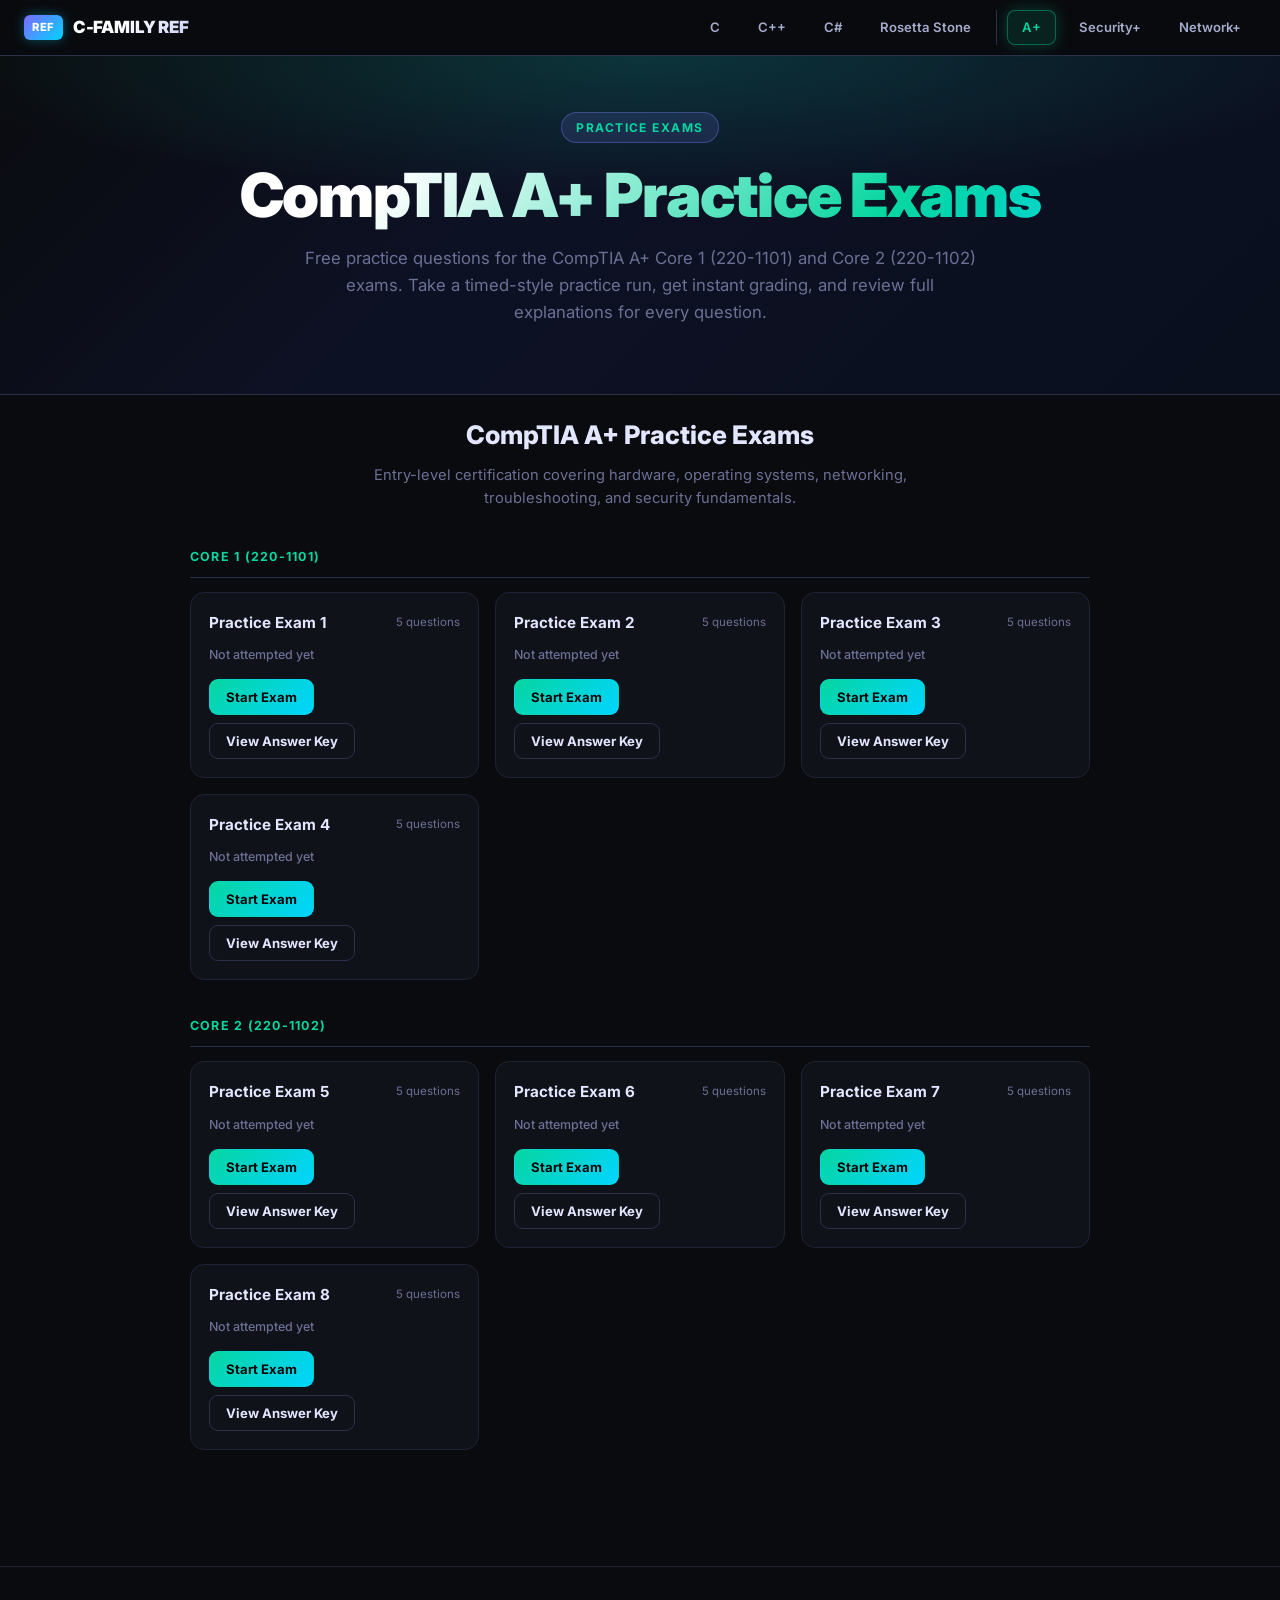
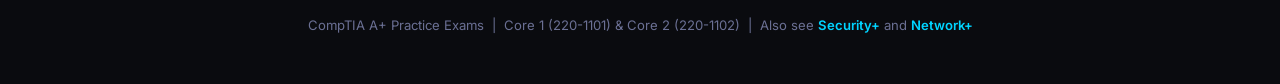
==== aplus.html @ 18ef5ab2 "Add files via upload" ====
<!DOCTYPE html>
<html lang="en">
<head>
  <meta charset="UTF-8" />
  <meta name="viewport" content="width=device-width, initial-scale=1.0" />
  <title>CompTIA A+ Practice Exams</title>
  <meta name="description" content="Free CompTIA A+ practice exams covering Core 1 (220-1101) and Core 2 (220-1102), with instant grading and full answer explanations." />
  <link rel="preconnect" href="https://fonts.googleapis.com" />
  <link rel="preconnect" href="https://fonts.gstatic.com" crossorigin />
  <link href="https://fonts.googleapis.com/css2?family=JetBrains+Mono:wght@400;600;700&family=Inter:wght@400;500;600;700;800;900&display=swap" rel="stylesheet" />
  <link rel="stylesheet" href="styles.css" />
</head>
<body class="theme-aplus">

<!-- ════════════════════════════════ SITE NAVIGATION ════════════════════════════════ -->
<nav class="site-nav">
  <a class="nav-brand" href="index.html">
    <span class="brand-badge">REF</span>
    <span class="brand-text">C-FAMILY REF</span>
  </a>
  <div class="nav-links">
    <a class="nav-item tab-c" href="index.html">C</a>
    <a class="nav-item tab-cpp" href="cpp.html">C++</a>
    <a class="nav-item tab-cs" href="csharp.html">C#</a>
    <a class="nav-item tab-compare" href="compare.html">Rosetta Stone</a>
    <span class="nav-divider"></span>
    <a class="nav-item tab-aplus active" href="aplus.html">A+</a>
    <a class="nav-item tab-security" href="security.html">Security+</a>
    <a class="nav-item tab-network" href="network.html">Network+</a>
  </div>
</nav>

<!-- ════════════════════════════════ HERO ════════════════════════════════ -->
<header class="hero">
  <div class="hero-badge">Practice Exams</div>
  <h1>CompTIA A+ Practice Exams</h1>
  <p>Free practice questions for the CompTIA A+ Core 1 (220-1101) and Core 2 (220-1102) exams. Take a timed-style practice run, get instant grading, and review full explanations for every question.</p>
</header>

<div class="wrapper">
  <div class="quiz-app" id="certApp" data-cert="aplus">
    <p class="quiz-error">Loading practice exams...</p>
  </div>
</div>

<footer>
  <p>CompTIA A+ Practice Exams &nbsp;|&nbsp; Core 1 (220-1101) &amp; Core 2 (220-1102) &nbsp;|&nbsp; Also see <a href="security.html">Security+</a> and <a href="network.html">Network+</a></p>
</footer>

<script src="cert-data.js"></script>
<script src="quiz.js"></script>

</body>
</html>
---- styles.css ----
/* ============================================================
   STYLES.CSS — C-Family Ultimate Reference Website Design System
   ============================================================ */

:root {
  --bg:        #0a0b0f;
  --bg2:       #10121a;
  --bg3:       #161925;
  --bg-card-head: #141724;
  --border:    #1e2235;
  --border2:   #2a2f4a;
  --border3:   #3a4268;
  --text:      #e2e6ff;
  --text-dim:  #a5accb;
  --muted:     #6b7094;
  --accent1:   #7c6aff;
  --accent2:   #00d4ff;
  --accent3:   #ff6b9d;
  --accent4:   #ffd166;
  --accent5:   #06d6a0;
  --red:       #ff4757;
  --orange:    #ff7c43;
  --green:     #06d6a0;

  /* Level Colors */
  --lvl1: #06d6a0;
  --lvl2: #00d4ff;
  --lvl3: #7c6aff;
  --lvl4: #ff6b9d;
  --lvl5: #ffd166;
  --lvl6: #ff4757;

  /* Language Branding */
  --c-color:   #00d4ff;
  --cpp-color: #0075c9;
  --cpp-glow:  #00d4ff;
  --cs-color:  #b388ff;
  --cs-glow:   #ff6b9d;
}

/* Page Theme Overrides */
body.theme-cpp {
  --accent1: #00d4ff;
  --accent2: #7c6aff;
  --accent3: #ff6b9d;
}

body.theme-cs {
  --accent1: #b388ff;
  --accent2: #ff6b9d;
  --accent3: #ffd166;
}

body.theme-compare {
  --accent1: #00d4ff;
  --accent2: #b388ff;
  --accent3: #06d6a0;
}

*, *::before, *::after { box-sizing: border-box; margin: 0; padding: 0; }

html { scroll-behavior: smooth; }

body {
  background: var(--bg);
  color: var(--text);
  font-family: 'Inter', system-ui, -apple-system, sans-serif;
  line-height: 1.6;
  min-height: 100vh;
  position: relative;
  overflow-x: hidden;
}

/* ── GLOBAL TOP NAVIGATION ── */
.site-nav {
  position: sticky;
  top: 0;
  z-index: 1000;
  background: rgba(10, 11, 15, 0.88);
  backdrop-filter: blur(14px);
  -webkit-backdrop-filter: blur(14px);
  border-bottom: 1px solid var(--border2);
  padding: 10px 24px;
  display: flex;
  align-items: center;
  justify-content: space-between;
  gap: 20px;
  transition: all .2s ease;
}

.nav-brand {
  display: flex;
  align-items: center;
  gap: 10px;
  text-decoration: none;
  color: var(--text);
  font-weight: 900;
  font-size: 1.05rem;
  letter-spacing: -.01em;
  flex-shrink: 0;
}

.brand-badge {
  background: linear-gradient(135deg, #7c6aff 0%, #00d4ff 100%);
  color: #fff;
  font-size: .7rem;
  font-weight: 800;
  padding: 4px 8px;
  border-radius: 6px;
  letter-spacing: .05em;
  text-transform: uppercase;
  box-shadow: 0 0 12px rgba(0, 212, 255, 0.35);
}

.brand-text {
  background: linear-gradient(135deg, #ffffff 40%, #c8cef5 100%);
  -webkit-background-clip: text;
  -webkit-text-fill-color: transparent;
  background-clip: text;
}

.nav-links {
  display: flex;
  align-items: center;
  gap: 8px;
  list-style: none;
  flex-wrap: wrap;
}

.nav-item {
  display: inline-flex;
  align-items: center;
  gap: 6px;
  padding: 6px 14px;
  border-radius: 8px;
  font-size: .82rem;
  font-weight: 600;
  color: var(--text-dim);
  text-decoration: none;
  border: 1px solid transparent;
  transition: all .15s ease;
}

.nav-item:hover {
  color: #fff;
  background: rgba(255, 255, 255, 0.05);
  border-color: var(--border2);
  transform: translateY(-1px);
}

.nav-item.active {
  color: #fff;
  background: rgba(124, 106, 255, 0.15);
  border-color: rgba(124, 106, 255, 0.4);
  box-shadow: 0 0 16px rgba(124, 106, 255, 0.2);
}

.nav-item.tab-c.active {
  background: rgba(6, 214, 160, 0.12);
  border-color: rgba(6, 214, 160, 0.4);
  color: #06d6a0;
  box-shadow: 0 0 16px rgba(6, 214, 160, 0.25);
}

.nav-item.tab-cpp.active {
  background: rgba(0, 212, 255, 0.12);
  border-color: rgba(0, 212, 255, 0.4);
  color: #00d4ff;
  box-shadow: 0 0 16px rgba(0, 212, 255, 0.25);
}

.nav-item.tab-cs.active {
  background: rgba(179, 136, 255, 0.12);
  border-color: rgba(179, 136, 255, 0.4);
  color: #b388ff;
  box-shadow: 0 0 16px rgba(179, 136, 255, 0.25);
}

.nav-item.tab-compare.active {
  background: rgba(255, 107, 157, 0.12);
  border-color: rgba(255, 107, 157, 0.4);
  color: #ff6b9d;
  box-shadow: 0 0 16px rgba(255, 107, 157, 0.25);
}

.nav-search-container {
  display: flex;
  align-items: center;
  position: relative;
  min-width: 240px;
}

.nav-search-input {
  width: 100%;
  background: var(--bg2);
  border: 1px solid var(--border2);
  color: var(--text);
  font-family: inherit;
  font-size: .8rem;
  padding: 7px 32px 7px 12px;
  border-radius: 8px;
  outline: none;
  transition: all .2s;
}

.nav-search-input:focus {
  border-color: var(--accent1);
  box-shadow: 0 0 12px rgba(124, 106, 255, 0.3);
  background: var(--bg3);
}

.nav-search-input::placeholder {
  color: var(--muted);
}

.search-shortcut-hint {
  position: absolute;
  right: 8px;
  font-size: .68rem;
  font-weight: 700;
  color: var(--muted);
  background: var(--bg3);
  border: 1px solid var(--border);
  padding: 2px 5px;
  border-radius: 4px;
  pointer-events: none;
}

/* ── HEADER / HERO ── */
.hero {
  background: linear-gradient(135deg, #0a0b0f 0%, #0d1124 40%, #0a0f1e 100%);
  border-bottom: 1px solid var(--border2);
  padding: 56px 24px 44px;
  text-align: center;
  position: relative;
  overflow: hidden;
}
.hero::before {
  content: '';
  position: absolute;
  inset: 0;
  background: radial-gradient(ellipse 80% 60% at 50% 0%, rgba(124,106,255,.18) 0%, transparent 70%);
  pointer-events: none;
}

.theme-cpp .hero::before {
  background: radial-gradient(ellipse 80% 60% at 50% 0%, rgba(0,212,255,.18) 0%, transparent 70%);
}

.theme-cs .hero::before {
  background: radial-gradient(ellipse 80% 60% at 50% 0%, rgba(179,136,255,.18) 0%, transparent 70%);
}

.theme-compare .hero::before {
  background: radial-gradient(ellipse 80% 60% at 50% 0%, rgba(255,107,157,.15) 0%, transparent 70%);
}

.hero-badge {
  display: inline-block;
  background: rgba(124,106,255,.15);
  border: 1px solid rgba(124,106,255,.4);
  color: var(--accent1);
  font-size: .75rem;
  font-weight: 700;
  letter-spacing: .12em;
  text-transform: uppercase;
  padding: 5px 14px;
  border-radius: 100px;
  margin-bottom: 18px;
}
.hero h1 {
  font-size: clamp(2.2rem, 5vw, 3.8rem);
  font-weight: 900;
  letter-spacing: -.02em;
  line-height: 1.15;
  background: linear-gradient(135deg, #fff 30%, var(--accent1) 70%, var(--accent2) 100%);
  -webkit-background-clip: text;
  -webkit-text-fill-color: transparent;
  background-clip: text;
  margin-bottom: 14px;
}
.hero p {
  color: var(--muted);
  font-size: 1.05rem;
  max-width: 680px;
  margin: 0 auto 24px;
  line-height: 1.6;
}

/* level pills */
.level-pills {
  display: flex;
  flex-wrap: wrap;
  gap: 10px;
  justify-content: center;
  margin-top: 10px;
}
.pill {
  display: inline-flex;
  align-items: center;
  gap: 6px;
  padding: 6px 14px;
  border-radius: 100px;
  font-size: .78rem;
  font-weight: 600;
  border: 1px solid;
  cursor: pointer;
  transition: transform .15s, box-shadow .15s, filter .15s;
  text-decoration: none;
}
.pill:hover { transform: translateY(-2px); box-shadow: 0 4px 20px rgba(0,0,0,.4); filter: brightness(1.15); }
.pill-1 { color: var(--lvl1); border-color: rgba(6,214,160,.3); background: rgba(6,214,160,.08); }
.pill-2 { color: var(--lvl2); border-color: rgba(0,212,255,.3); background: rgba(0,212,255,.08); }
.pill-3 { color: var(--lvl3); border-color: rgba(124,106,255,.3); background: rgba(124,106,255,.08); }
.pill-4 { color: var(--lvl4); border-color: rgba(255,107,157,.3); background: rgba(255,107,157,.08); }
.pill-5 { color: var(--lvl5); border-color: rgba(255,209,102,.3); background: rgba(255,209,102,.08); }
.pill-6 { color: var(--lvl6); border-color: rgba(255,71,87,.3); background: rgba(255,71,87,.08); }

/* Quick Search Status Bar */
.search-results-bar {
  display: none;
  max-width: 1300px;
  margin: 20px auto 0;
  padding: 10px 18px;
  background: var(--bg2);
  border: 1px solid var(--border2);
  border-radius: 10px;
  align-items: center;
  justify-content: space-between;
  font-size: .85rem;
  color: var(--text-dim);
}
.search-results-bar.active { display: flex; }
.search-clear-btn {
  background: none;
  border: 1px solid var(--border2);
  color: var(--muted);
  cursor: pointer;
  padding: 3px 10px;
  border-radius: 6px;
  font-size: .75rem;
  transition: all .15s;
}
.search-clear-btn:hover { color: #fff; border-color: var(--accent1); }

/* ── LAYOUT ── */
.wrapper {
  max-width: 1300px;
  margin: 0 auto;
  padding: 20px 20px 80px;
}

/* ── SECTION HEADER ── */
.section-header {
  display: flex;
  align-items: center;
  gap: 16px;
  margin: 56px 0 24px;
  padding-bottom: 16px;
  border-bottom: 1px solid var(--border2);
}
.section-num {
  width: 44px;
  height: 44px;
  border-radius: 12px;
  display: grid;
  place-items: center;
  font-size: 1.05rem;
  font-weight: 900;
  flex-shrink: 0;
}
.s1 .section-num { background: rgba(6,214,160,.15);  color: var(--lvl1); }
.s2 .section-num { background: rgba(0,212,255,.15);  color: var(--lvl2); }
.s3 .section-num { background: rgba(124,106,255,.15); color: var(--lvl3); }
.s4 .section-num { background: rgba(255,107,157,.15); color: var(--lvl4); }
.s5 .section-num { background: rgba(255,209,102,.15); color: var(--lvl5); }
.s6 .section-num { background: rgba(255,71,87,.15);   color: var(--lvl6); }

.section-title { font-size: 1.5rem; font-weight: 800; }
.section-label {
  margin-left: auto;
  font-size: .7rem;
  font-weight: 700;
  letter-spacing: .12em;
  text-transform: uppercase;
  padding: 4px 12px;
  border-radius: 100px;
  border: 1px solid;
  flex-shrink: 0;
}
.s1 .section-label { color: var(--lvl1); border-color: rgba(6,214,160,.3); background: rgba(6,214,160,.08); }
.s2 .section-label { color: var(--lvl2); border-color: rgba(0,212,255,.3); background: rgba(0,212,255,.08); }
.s3 .section-label { color: var(--lvl3); border-color: rgba(124,106,255,.3); background: rgba(124,106,255,.08); }
.s4 .section-label { color: var(--lvl4); border-color: rgba(255,107,157,.3); background: rgba(255,107,157,.08); }
.s5 .section-label { color: var(--lvl5); border-color: rgba(255,209,102,.3); background: rgba(255,209,102,.08); }
.s6 .section-label { color: var(--lvl6); border-color: rgba(255,71,87,.3); background: rgba(255,71,87,.08); }

/* ── GRID ── */
.grid {
  display: grid;
  grid-template-columns: repeat(auto-fill, minmax(420px, 1fr));
  gap: 20px;
}
.grid.wide { grid-template-columns: 1fr; }

/* ── CARD ── */
.card {
  background: var(--bg2);
  border: 1px solid var(--border);
  border-radius: 16px;
  overflow: hidden;
  display: flex;
  flex-direction: column;
  transition: border-color .2s, transform .2s, box-shadow .2s;
}
.card:hover {
  border-color: var(--border2);
  transform: translateY(-2px);
  box-shadow: 0 8px 30px rgba(0,0,0,.45);
}
.card.card-highlight {
  border-color: var(--accent1);
  box-shadow: 0 0 20px rgba(124, 106, 255, 0.2);
}
.card.hidden {
  display: none !important;
}

.card-head {
  display: flex;
  align-items: center;
  justify-content: space-between;
  gap: 10px;
  padding: 13px 18px;
  border-bottom: 1px solid var(--border);
  background: var(--bg3);
}
.card-head-left {
  display: flex;
  align-items: center;
  gap: 10px;
  min-width: 0;
}
.card-icon {
  font-size: 1.1rem;
  flex-shrink: 0;
}
.card-title {
  font-size: .88rem;
  font-weight: 700;
  color: #c8cef5;
  letter-spacing: .02em;
  white-space: normal;
  line-height: 1.35;
}
.card-body {
  padding: 0;
  display: flex;
  flex-direction: column;
  flex: 1;
}

/* ── CODE BLOCK & WRAPPER ── */
.code-wrap {
  position: relative;
  background: #0d0f16;
}
pre {
  font-family: 'JetBrains Mono', 'Fira Code', monospace;
  font-size: .78rem;
  line-height: 1.75;
  padding: 18px 20px;
  overflow-x: auto;
  tab-size: 4;
  white-space: pre;
}

/* Copy Button */
.copy-btn {
  position: absolute;
  top: 10px;
  right: 10px;
  background: rgba(22, 25, 37, 0.85);
  border: 1px solid var(--border2);
  color: var(--muted);
  font-family: 'Inter', sans-serif;
  font-size: .7rem;
  font-weight: 600;
  padding: 4px 9px;
  border-radius: 6px;
  cursor: pointer;
  opacity: 0;
  transition: opacity .15s ease, background .15s, color .15s, border-color .15s;
  backdrop-filter: blur(4px);
  z-index: 10;
}
.code-wrap:hover .copy-btn {
  opacity: 1;
}
.copy-btn:hover {
  background: var(--bg3);
  color: #fff;
  border-color: var(--accent1);
}
.copy-btn.copied {
  opacity: 1;
  color: var(--green);
  border-color: var(--green);
  background: rgba(6, 214, 160, 0.15);
}

/* Syntax highlight classes */
.kw  { color: #7c6aff; font-weight: 700; }   /* keywords */
.ty  { color: #00d4ff; }                      /* types */
.fn  { color: #ffd166; }                      /* function names */
.cm  { color: #4a5280; font-style: italic; }  /* comments */
.cm.hot { color: #6b7094; }                   /* brighter comments */
.st  { color: #06d6a0; }                      /* strings */
.nm  { color: #ff9f7e; }                      /* numbers */
.pp  { color: #ff6b9d; }                      /* preprocessor / attributes */
.op  { color: #e2e6ff; }                      /* operators/punct */
.va  { color: #e2e6ff; }                      /* variables */
.prop { color: #ff6b9d; }                     /* properties / members */

/* callout inside card */
.callout {
  margin: 12px 18px 16px;
  padding: 10px 14px;
  border-radius: 10px;
  font-size: .8rem;
  border-left: 3px solid;
  line-height: 1.5;
}
.callout.info { background: rgba(0,212,255,.06); border-color: var(--accent2); color: #94d8f5; }
.callout.warn { background: rgba(255,209,102,.06); border-color: var(--accent4); color: #d4ae60; }
.callout.danger { background: rgba(255,71,87,.06); border-color: var(--red); color: #d47a84; }
.callout.tip { background: rgba(6,214,160,.06); border-color: var(--accent5); color: #5fcfb4; }

/* table inside card */
.tbl-wrap { overflow-x: auto; padding: 0 18px 18px; }
table { width: 100%; border-collapse: collapse; font-size: .8rem; }
th {
  text-align: left;
  color: var(--muted);
  font-weight: 600;
  font-size: .7rem;
  text-transform: uppercase;
  letter-spacing: .08em;
  padding: 8px 12px;
  border-bottom: 1px solid var(--border2);
}
td {
  padding: 8px 12px;
  border-bottom: 1px solid var(--border);
  vertical-align: top;
}
tr:last-child td { border-bottom: none; }
td:first-child { font-family: 'JetBrains Mono', monospace; color: var(--accent2); font-size: .76rem; }
td.desc { color: #9aa4d0; line-height: 1.5; }

/* divider */
.divider {
  border: none;
  border-top: 1px solid var(--border);
  margin: 0 18px 14px;
}

/* Rosetta Stone Comparison Styles */
.compare-grid {
  display: grid;
  grid-template-columns: repeat(auto-fit, minmax(360px, 1fr));
  gap: 20px;
  margin-bottom: 24px;
}
.compare-card {
  background: var(--bg2);
  border: 1px solid var(--border);
  border-radius: 16px;
  overflow: hidden;
}
.compare-card-head {
  padding: 14px 18px;
  background: var(--bg3);
  border-bottom: 1px solid var(--border);
  display: flex;
  align-items: center;
  justify-content: space-between;
}
.lang-badge {
  font-size: .7rem;
  font-weight: 800;
  padding: 3px 8px;
  border-radius: 6px;
  text-transform: uppercase;
  letter-spacing: .05em;
}
.lang-c { background: rgba(6, 214, 160, 0.15); color: #06d6a0; border: 1px solid rgba(6, 214, 160, 0.3); }
.lang-cpp { background: rgba(0, 212, 255, 0.15); color: #00d4ff; border: 1px solid rgba(0, 212, 255, 0.3); }
.lang-cs { background: rgba(179, 136, 255, 0.15); color: #b388ff; border: 1px solid rgba(179, 136, 255, 0.3); }

.rosetta-table-wrap {
  overflow-x: auto;
  margin-top: 20px;
  border: 1px solid var(--border);
  border-radius: 16px;
  background: var(--bg2);
}
.rosetta-table {
  width: 100%;
  border-collapse: collapse;
  font-size: .82rem;
}
.rosetta-table th {
  background: var(--bg3);
  padding: 14px 16px;
  font-size: .75rem;
  font-weight: 700;
  text-transform: uppercase;
  letter-spacing: .08em;
  color: var(--text);
  border-bottom: 1px solid var(--border2);
}
.rosetta-table td {
  padding: 14px 16px;
  border-bottom: 1px solid var(--border);
  vertical-align: top;
  line-height: 1.6;
}
.rosetta-table tr:hover td {
  background: rgba(255, 255, 255, 0.02);
}
.rosetta-feature {
  font-weight: 700;
  color: #fff;
  white-space: nowrap;
}

/* Floating Back to Top Button */
.back-to-top {
  position: fixed;
  bottom: 24px;
  right: 24px;
  width: 44px;
  height: 44px;
  background: var(--bg3);
  border: 1px solid var(--border2);
  color: var(--text);
  border-radius: 12px;
  display: grid;
  place-items: center;
  font-size: 1.1rem;
  cursor: pointer;
  opacity: 0;
  visibility: hidden;
  transform: translateY(10px);
  transition: all .25s ease;
  z-index: 999;
  box-shadow: 0 4px 20px rgba(0,0,0,.5);
}
.back-to-top.visible {
  opacity: 1;
  visibility: visible;
  transform: translateY(0);
}
.back-to-top:hover {
  background: var(--accent1);
  color: #fff;
  border-color: var(--accent1);
  transform: translateY(-2px);
}

/* No search results card */
.no-results-card {
  display: none;
  grid-column: 1 / -1;
  text-align: center;
  padding: 60px 20px;
  background: var(--bg2);
  border: 1px dashed var(--border2);
  border-radius: 16px;
  color: var(--muted);
}
.no-results-card h3 {
  font-size: 1.2rem;
  color: var(--text);
  margin-bottom: 8px;
}

/* footer */
footer {
  text-align: center;
  padding: 48px 20px;
  color: var(--muted);
  font-size: .82rem;
  border-top: 1px solid var(--border);
  background: var(--bg);
}
footer span { color: var(--accent1); }
footer a { color: var(--accent2); text-decoration: none; font-weight: 600; }
footer a:hover { text-decoration: underline; }

/* scrollbar */
::-webkit-scrollbar { width: 7px; height: 7px; }
::-webkit-scrollbar-track { background: var(--bg); }
::-webkit-scrollbar-thumb { background: var(--border2); border-radius: 4px; }
::-webkit-scrollbar-thumb:hover { background: var(--border3); }

/* Responsive adjustments */
@media (max-width: 900px) {
  .site-nav {
    flex-wrap: wrap;
    padding: 12px 16px;
  }
  .nav-search-container {
    order: 3;
    width: 100%;
    margin-top: 8px;
  }
  .grid {
    grid-template-columns: 1fr;
  }
}

@media (max-width: 600px) {
  .section-label { display: none; }
  .hero { padding: 40px 16px 32px; }
  .level-pills { gap: 6px; }
  .pill { padding: 4px 10px; font-size: .72rem; }
  .nav-brand span.brand-title { display: none; }
}

/* ============================================================
   CERTIFICATION PRACTICE EXAM ENGINE — Quiz Components
   ============================================================ */

body.theme-aplus {
  --accent1: #06d6a0;
  --accent2: #00d4ff;
  --accent3: #ffd166;
}
body.theme-security {
  --accent1: #ff6b9d;
  --accent2: #ff4757;
  --accent3: #ffd166;
}
body.theme-network {
  --accent1: #00d4ff;
  --accent2: #7c6aff;
  --accent3: #06d6a0;
}

.theme-aplus .hero::before {
  background: radial-gradient(ellipse 80% 60% at 50% 0%, rgba(6,214,160,.18) 0%, transparent 70%);
}
.theme-security .hero::before {
  background: radial-gradient(ellipse 80% 60% at 50% 0%, rgba(255,107,157,.18) 0%, transparent 70%);
}
.theme-network .hero::before {
  background: radial-gradient(ellipse 80% 60% at 50% 0%, rgba(0,212,255,.18) 0%, transparent 70%);
}

.nav-item.tab-aplus.active {
  background: rgba(6, 214, 160, 0.12);
  border-color: rgba(6, 214, 160, 0.4);
  color: #06d6a0;
  box-shadow: 0 0 16px rgba(6, 214, 160, 0.25);
}
.nav-item.tab-security.active {
  background: rgba(255, 107, 157, 0.12);
  border-color: rgba(255, 107, 157, 0.4);
  color: #ff6b9d;
  box-shadow: 0 0 16px rgba(255, 107, 157, 0.25);
}
.nav-item.tab-network.active {
  background: rgba(0, 212, 255, 0.12);
  border-color: rgba(0, 212, 255, 0.4);
  color: #00d4ff;
  box-shadow: 0 0 16px rgba(0, 212, 255, 0.25);
}
.nav-divider {
  width: 1px;
  align-self: stretch;
  background: var(--border2);
  margin: 0 2px;
}

/* Quiz app container */
.quiz-app {
  max-width: 900px;
  margin: 0 auto;
}

.quiz-hub-intro {
  text-align: center;
  margin-bottom: 36px;
}
.quiz-hub-intro h2 {
  font-size: 1.6rem;
  font-weight: 800;
  margin-bottom: 8px;
}
.quiz-hub-intro p {
  color: var(--muted);
  max-width: 640px;
  margin: 0 auto;
  font-size: .92rem;
  line-height: 1.6;
}

.quiz-group { margin-bottom: 36px; }
.quiz-group-label {
  font-size: .78rem;
  font-weight: 700;
  letter-spacing: .1em;
  text-transform: uppercase;
  color: var(--accent1);
  margin-bottom: 14px;
  padding-bottom: 10px;
  border-bottom: 1px solid var(--border2);
}

.quiz-exam-grid {
  display: grid;
  grid-template-columns: repeat(auto-fill, minmax(280px, 1fr));
  gap: 16px;
}

.quiz-exam-card {
  background: var(--bg2);
  border: 1px solid var(--border);
  border-radius: 14px;
  padding: 18px;
  display: flex;
  flex-direction: column;
  gap: 10px;
  transition: border-color .2s, transform .2s;
}
.quiz-exam-card:hover {
  border-color: var(--border2);
  transform: translateY(-2px);
}
.quiz-exam-card-top { display: flex; align-items: flex-start; justify-content: space-between; gap: 10px; }
.quiz-exam-title { font-weight: 700; font-size: .95rem; }
.quiz-exam-count { font-size: .72rem; color: var(--muted); white-space: nowrap; padding-top: 2px; }
.quiz-best { font-size: .78rem; color: var(--accent1); font-weight: 600; }
.quiz-best-empty { color: var(--muted); font-weight: 500; }
.quiz-exam-actions { display: flex; gap: 8px; flex-wrap: wrap; margin-top: 4px; }

.quiz-btn {
  font-family: inherit;
  font-size: .82rem;
  font-weight: 700;
  padding: 9px 16px;
  border-radius: 9px;
  border: 1px solid var(--border2);
  cursor: pointer;
  background: var(--bg3);
  color: var(--text);
  transition: all .15s ease;
}
.quiz-btn:hover { border-color: var(--accent1); color: #fff; transform: translateY(-1px); }
.quiz-btn:disabled { opacity: .35; cursor: not-allowed; transform: none; }
.quiz-btn-primary {
  background: linear-gradient(135deg, var(--accent1), var(--accent2));
  border-color: transparent;
  color: #05060a;
}
.quiz-btn-primary:hover { filter: brightness(1.1); color: #05060a; }
.quiz-btn-ghost { background: transparent; }

/* Exam-taking view */
.quiz-topbar {
  display: flex;
  align-items: center;
  justify-content: space-between;
  gap: 12px;
  margin-bottom: 14px;
  flex-wrap: wrap;
}
.quiz-progress-label { color: var(--muted); font-size: .82rem; font-weight: 600; }
.quiz-progress-bar {
  height: 6px;
  border-radius: 100px;
  background: var(--bg3);
  overflow: hidden;
  margin-bottom: 22px;
}
.quiz-progress-fill {
  height: 100%;
  background: linear-gradient(90deg, var(--accent1), var(--accent2));
  transition: width .2s ease;
}

.quiz-question-card {
  background: var(--bg2);
  border: 1px solid var(--border);
  border-radius: 16px;
  padding: 24px;
  margin-bottom: 20px;
}
.quiz-question-text {
  font-size: 1.05rem;
  font-weight: 600;
  line-height: 1.6;
  margin-bottom: 20px;
}
.quiz-options { display: flex; flex-direction: column; gap: 10px; }
.quiz-option {
  display: flex;
  align-items: center;
  gap: 12px;
  text-align: left;
  padding: 12px 16px;
  border-radius: 10px;
  border: 1px solid var(--border2);
  background: var(--bg3);
  color: var(--text);
  font-family: inherit;
  font-size: .88rem;
  cursor: pointer;
  transition: all .15s ease;
}
.quiz-option:hover { border-color: var(--accent1); }
.quiz-option-selected {
  border-color: var(--accent1);
  background: rgba(124, 106, 255, 0.12);
  box-shadow: 0 0 0 1px var(--accent1) inset;
}
.quiz-option-letter {
  flex-shrink: 0;
  width: 26px;
  height: 26px;
  border-radius: 8px;
  background: var(--bg);
  border: 1px solid var(--border2);
  display: grid;
  place-items: center;
  font-size: .74rem;
  font-weight: 800;
  color: var(--muted);
}
.quiz-option-selected .quiz-option-letter { color: var(--accent1); border-color: var(--accent1); }
.quiz-option-text { line-height: 1.5; }

.quiz-nav-row {
  display: flex;
  align-items: center;
  justify-content: space-between;
  gap: 14px;
  flex-wrap: wrap;
}
.quiz-nav-row-end { justify-content: flex-end; }
.quiz-jump-list {
  display: flex;
  flex-wrap: wrap;
  gap: 6px;
  justify-content: center;
  flex: 1;
}
.quiz-jump {
  width: 30px;
  height: 30px;
  border-radius: 8px;
  border: 1px solid var(--border2);
  background: var(--bg3);
  color: var(--muted);
  font-size: .74rem;
  font-weight: 700;
  cursor: pointer;
}
.quiz-jump:hover { border-color: var(--accent1); color: #fff; }
.quiz-jump-answered { color: var(--accent1); border-color: var(--accent1); }
.quiz-jump-current { background: var(--accent1); color: #05060a; border-color: var(--accent1); }

/* Results view */
.quiz-results-card {
  text-align: center;
  background: var(--bg2);
  border: 1px solid var(--border2);
  border-radius: 18px;
  padding: 44px 24px;
  border-top: 4px solid var(--border2);
}
.quiz-results-card.quiz-pass { border-top-color: var(--green); }
.quiz-results-card.quiz-fail { border-top-color: var(--red); }
.quiz-results-title { font-size: 1.1rem; font-weight: 700; color: var(--muted); margin-bottom: 18px; }
.quiz-results-score { font-size: 2.6rem; font-weight: 900; }
.quiz-results-pct { font-size: 1.2rem; font-weight: 700; color: var(--accent1); margin-bottom: 10px; }
.quiz-results-status { color: var(--muted); font-size: .88rem; margin-bottom: 26px; }
.quiz-results-actions { display: flex; gap: 10px; justify-content: center; flex-wrap: wrap; }

/* Review / answer key view */
.quiz-review-item {
  background: var(--bg2);
  border: 1px solid var(--border);
  border-left: 3px solid var(--border2);
  border-radius: 14px;
  padding: 18px 20px;
  margin-bottom: 14px;
}
.quiz-review-correct { border-left-color: var(--green); }
.quiz-review-incorrect { border-left-color: var(--red); }
.quiz-review-head { display: flex; justify-content: space-between; align-items: center; margin-bottom: 8px; }
.quiz-review-num { font-size: .72rem; font-weight: 700; text-transform: uppercase; letter-spacing: .08em; color: var(--muted); }
.quiz-review-status { font-size: .72rem; font-weight: 800; text-transform: uppercase; letter-spacing: .06em; }
.quiz-review-correct .quiz-review-status { color: var(--green); }
.quiz-review-incorrect .quiz-review-status { color: var(--red); }
.quiz-review-question { font-weight: 600; margin-bottom: 14px; line-height: 1.6; }
.quiz-review-options { display: flex; flex-direction: column; gap: 8px; margin-bottom: 12px; }
.quiz-review-opt {
  display: flex;
  align-items: center;
  gap: 12px;
  padding: 9px 14px;
  border-radius: 9px;
  border: 1px solid var(--border);
  font-size: .84rem;
  color: var(--text-dim);
}
.quiz-review-opt-correct { border-color: var(--green); color: #7fe8c9; background: rgba(6,214,160,.06); }
.quiz-review-opt-wrong { border-color: var(--red); color: #f2a1a8; background: rgba(255,71,87,.06); }
.quiz-review-explanation {
  font-size: .84rem;
  color: var(--text-dim);
  line-height: 1.6;
  padding-top: 12px;
  border-top: 1px solid var(--border);
}
.quiz-review-explanation strong { color: var(--text); }

.quiz-error { text-align: center; color: var(--muted); padding: 40px; }

@media (max-width: 600px) {
  .quiz-results-score { font-size: 2rem; }
  .quiz-exam-grid { grid-template-columns: 1fr; }
}
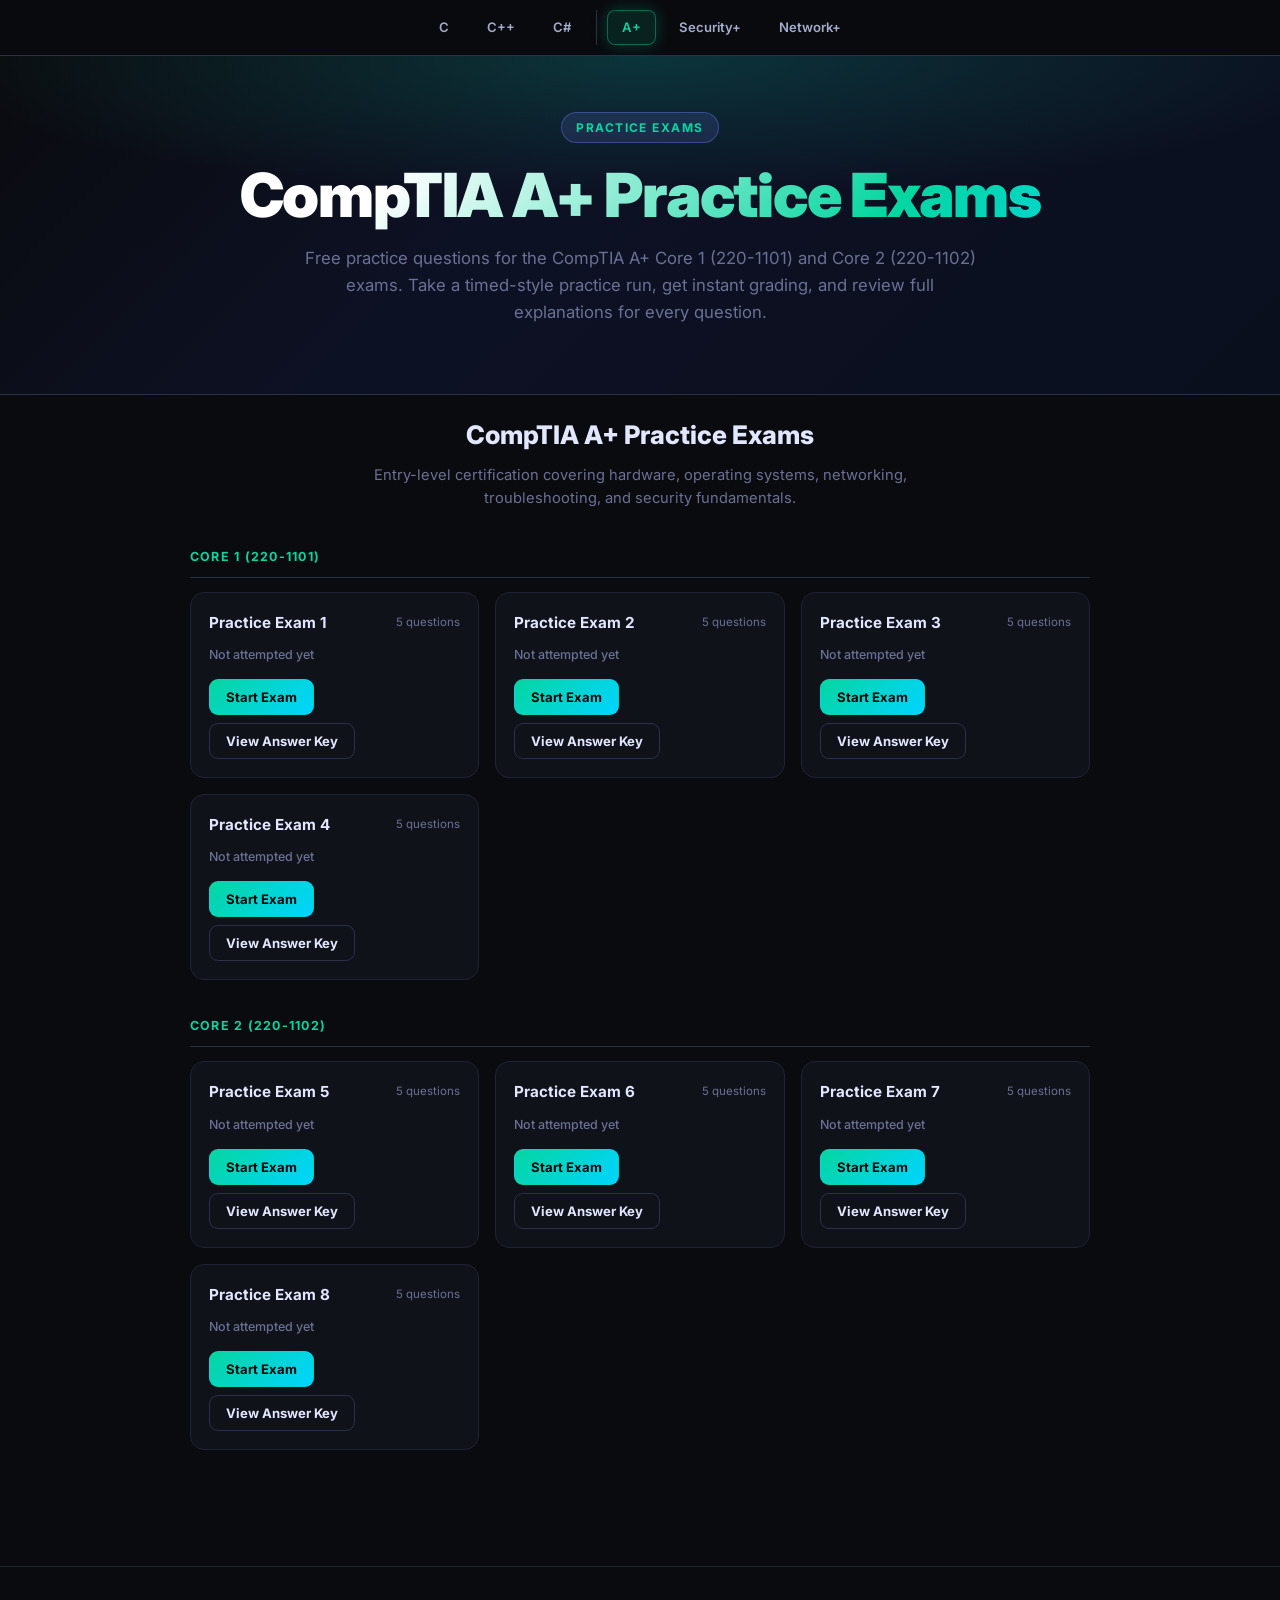
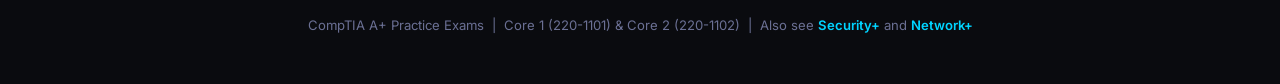
==== commit 01d908d9: "Remove legacy navigation branding" ====
--- a/aplus.html
+++ b/aplus.html
@@ -14,15 +14,10 @@
 
 <!-- ════════════════════════════════ SITE NAVIGATION ════════════════════════════════ -->
 <nav class="site-nav">
-  <a class="nav-brand" href="index.html">
-    <span class="brand-badge">REF</span>
-    <span class="brand-text">C-FAMILY REF</span>
-  </a>
   <div class="nav-links">
     <a class="nav-item tab-c" href="index.html">C</a>
     <a class="nav-item tab-cpp" href="cpp.html">C++</a>
     <a class="nav-item tab-cs" href="csharp.html">C#</a>
-    <a class="nav-item tab-compare" href="compare.html">Rosetta Stone</a>
     <span class="nav-divider"></span>
     <a class="nav-item tab-aplus active" href="aplus.html">A+</a>
     <a class="nav-item tab-security" href="security.html">Security+</a>
--- a/styles.css
+++ b/styles.css
@@ -81,46 +81,17 @@
   -webkit-backdrop-filter: blur(14px);
   border-bottom: 1px solid var(--border2);
   padding: 10px 24px;
-  display: flex;
-  align-items: center;
-  justify-content: space-between;
+  display: grid;
+  grid-template-columns: 1fr auto 1fr;
+  align-items: center;
   gap: 20px;
   transition: all .2s ease;
 }
 
-.nav-brand {
-  display: flex;
-  align-items: center;
-  gap: 10px;
-  text-decoration: none;
-  color: var(--text);
-  font-weight: 900;
-  font-size: 1.05rem;
-  letter-spacing: -.01em;
-  flex-shrink: 0;
-}
-
-.brand-badge {
-  background: linear-gradient(135deg, #7c6aff 0%, #00d4ff 100%);
-  color: #fff;
-  font-size: .7rem;
-  font-weight: 800;
-  padding: 4px 8px;
-  border-radius: 6px;
-  letter-spacing: .05em;
-  text-transform: uppercase;
-  box-shadow: 0 0 12px rgba(0, 212, 255, 0.35);
-}
-
-.brand-text {
-  background: linear-gradient(135deg, #ffffff 40%, #c8cef5 100%);
-  -webkit-background-clip: text;
-  -webkit-text-fill-color: transparent;
-  background-clip: text;
-}
-
 .nav-links {
   display: flex;
+  grid-column: 2;
+  justify-self: center;
   align-items: center;
   gap: 8px;
   list-style: none;
@@ -176,15 +147,10 @@
   box-shadow: 0 0 16px rgba(179, 136, 255, 0.25);
 }
 
-.nav-item.tab-compare.active {
-  background: rgba(255, 107, 157, 0.12);
-  border-color: rgba(255, 107, 157, 0.4);
-  color: #ff6b9d;
-  box-shadow: 0 0 16px rgba(255, 107, 157, 0.25);
-}
-
 .nav-search-container {
   display: flex;
+  grid-column: 3;
+  justify-self: end;
   align-items: center;
   position: relative;
   min-width: 240px;
@@ -563,76 +529,6 @@
   border: none;
   border-top: 1px solid var(--border);
   margin: 0 18px 14px;
-}
-
-/* Rosetta Stone Comparison Styles */
-.compare-grid {
-  display: grid;
-  grid-template-columns: repeat(auto-fit, minmax(360px, 1fr));
-  gap: 20px;
-  margin-bottom: 24px;
-}
-.compare-card {
-  background: var(--bg2);
-  border: 1px solid var(--border);
-  border-radius: 16px;
-  overflow: hidden;
-}
-.compare-card-head {
-  padding: 14px 18px;
-  background: var(--bg3);
-  border-bottom: 1px solid var(--border);
-  display: flex;
-  align-items: center;
-  justify-content: space-between;
-}
-.lang-badge {
-  font-size: .7rem;
-  font-weight: 800;
-  padding: 3px 8px;
-  border-radius: 6px;
-  text-transform: uppercase;
-  letter-spacing: .05em;
-}
-.lang-c { background: rgba(6, 214, 160, 0.15); color: #06d6a0; border: 1px solid rgba(6, 214, 160, 0.3); }
-.lang-cpp { background: rgba(0, 212, 255, 0.15); color: #00d4ff; border: 1px solid rgba(0, 212, 255, 0.3); }
-.lang-cs { background: rgba(179, 136, 255, 0.15); color: #b388ff; border: 1px solid rgba(179, 136, 255, 0.3); }
-
-.rosetta-table-wrap {
-  overflow-x: auto;
-  margin-top: 20px;
-  border: 1px solid var(--border);
-  border-radius: 16px;
-  background: var(--bg2);
-}
-.rosetta-table {
-  width: 100%;
-  border-collapse: collapse;
-  font-size: .82rem;
-}
-.rosetta-table th {
-  background: var(--bg3);
-  padding: 14px 16px;
-  font-size: .75rem;
-  font-weight: 700;
-  text-transform: uppercase;
-  letter-spacing: .08em;
-  color: var(--text);
-  border-bottom: 1px solid var(--border2);
-}
-.rosetta-table td {
-  padding: 14px 16px;
-  border-bottom: 1px solid var(--border);
-  vertical-align: top;
-  line-height: 1.6;
-}
-.rosetta-table tr:hover td {
-  background: rgba(255, 255, 255, 0.02);
-}
-.rosetta-feature {
-  font-weight: 700;
-  color: #fff;
-  white-space: nowrap;
 }
 
 /* Floating Back to Top Button */
@@ -708,6 +604,8 @@
 /* Responsive adjustments */
 @media (max-width: 900px) {
   .site-nav {
+    display: flex;
+    justify-content: center;
     flex-wrap: wrap;
     padding: 12px 16px;
   }
@@ -726,7 +624,6 @@
   .hero { padding: 40px 16px 32px; }
   .level-pills { gap: 6px; }
   .pill { padding: 4px 10px; font-size: .72rem; }
-  .nav-brand span.brand-title { display: none; }
 }
 
 /* ============================================================
@@ -842,6 +739,7 @@
 .quiz-exam-card-top { display: flex; align-items: flex-start; justify-content: space-between; gap: 10px; }
 .quiz-exam-title { font-weight: 700; font-size: .95rem; }
 .quiz-exam-count { font-size: .72rem; color: var(--muted); white-space: nowrap; padding-top: 2px; }
+.quiz-exam-description { color: var(--text-dim); font-size: .78rem; line-height: 1.45; margin: 10px 0 4px; }
 .quiz-best { font-size: .78rem; color: var(--accent1); font-weight: 600; }
 .quiz-best-empty { color: var(--muted); font-weight: 500; }
 .quiz-exam-actions { display: flex; gap: 8px; flex-wrap: wrap; margin-top: 4px; }
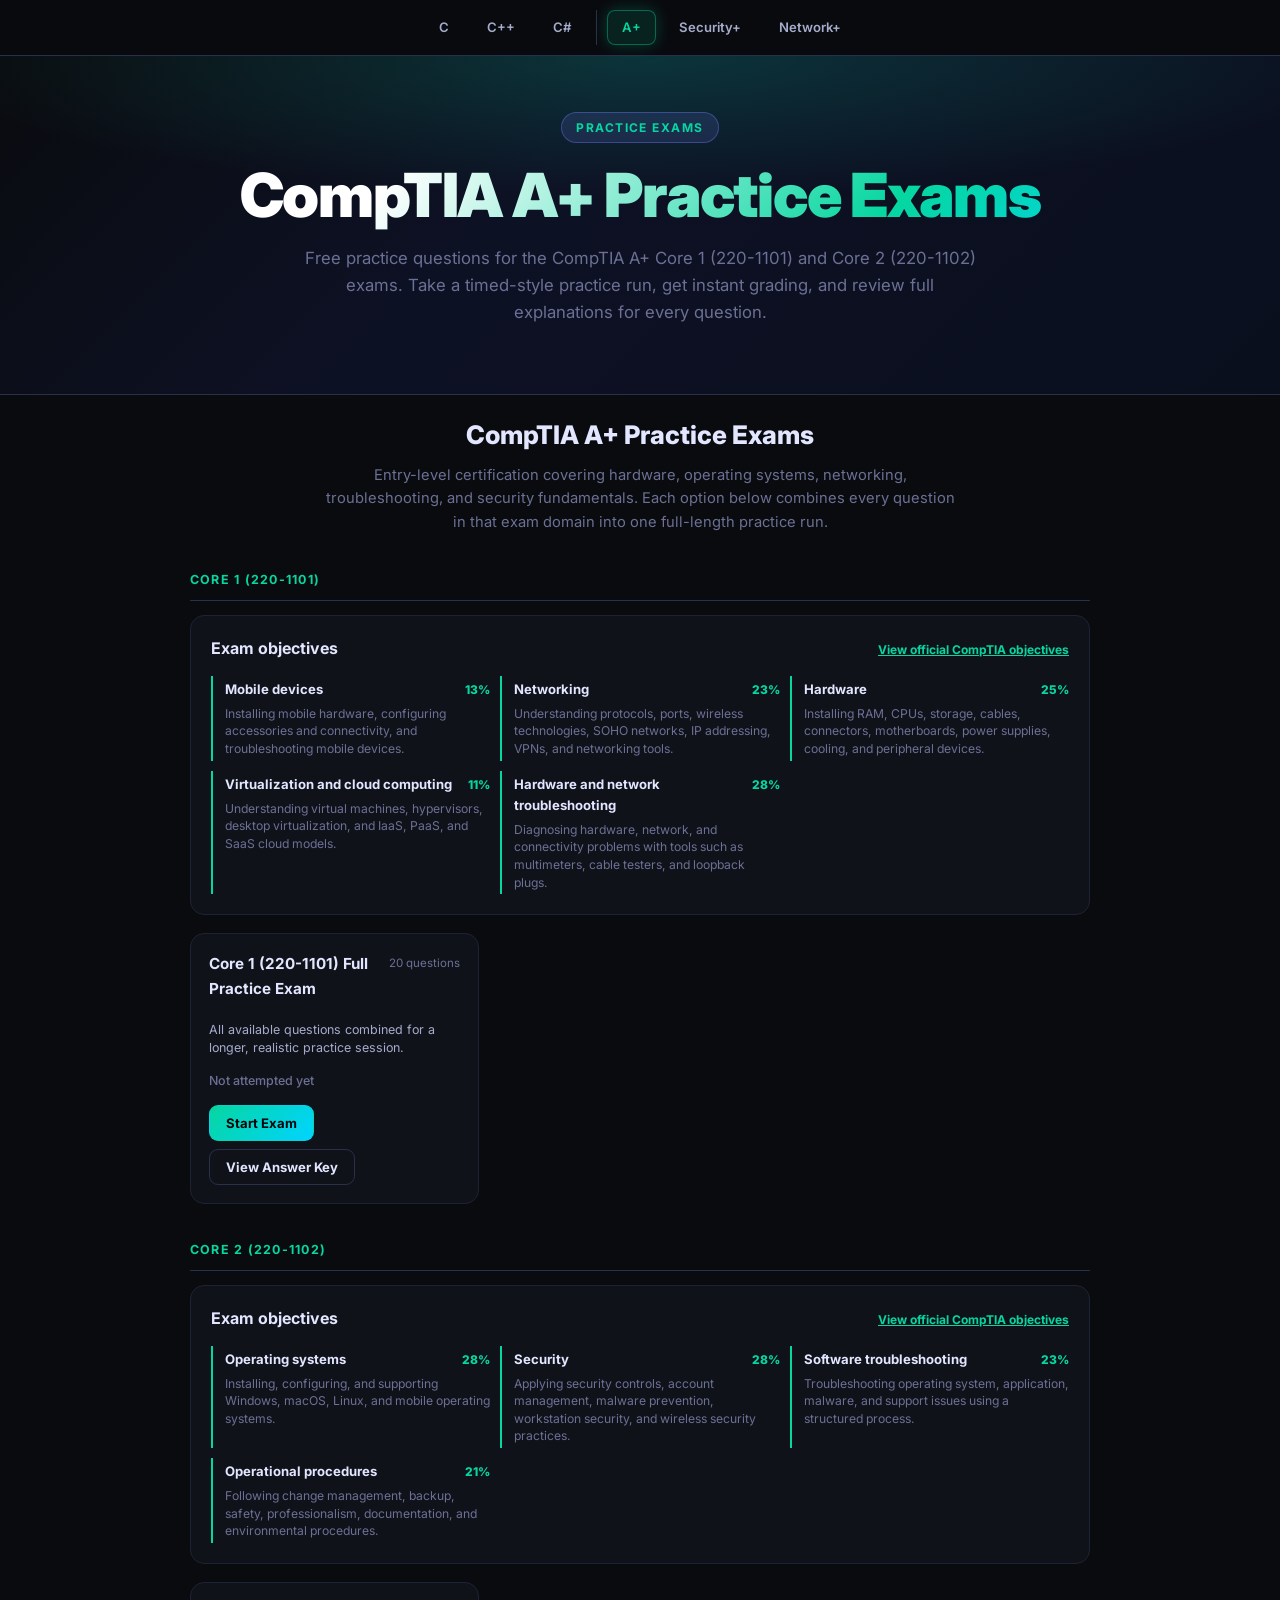
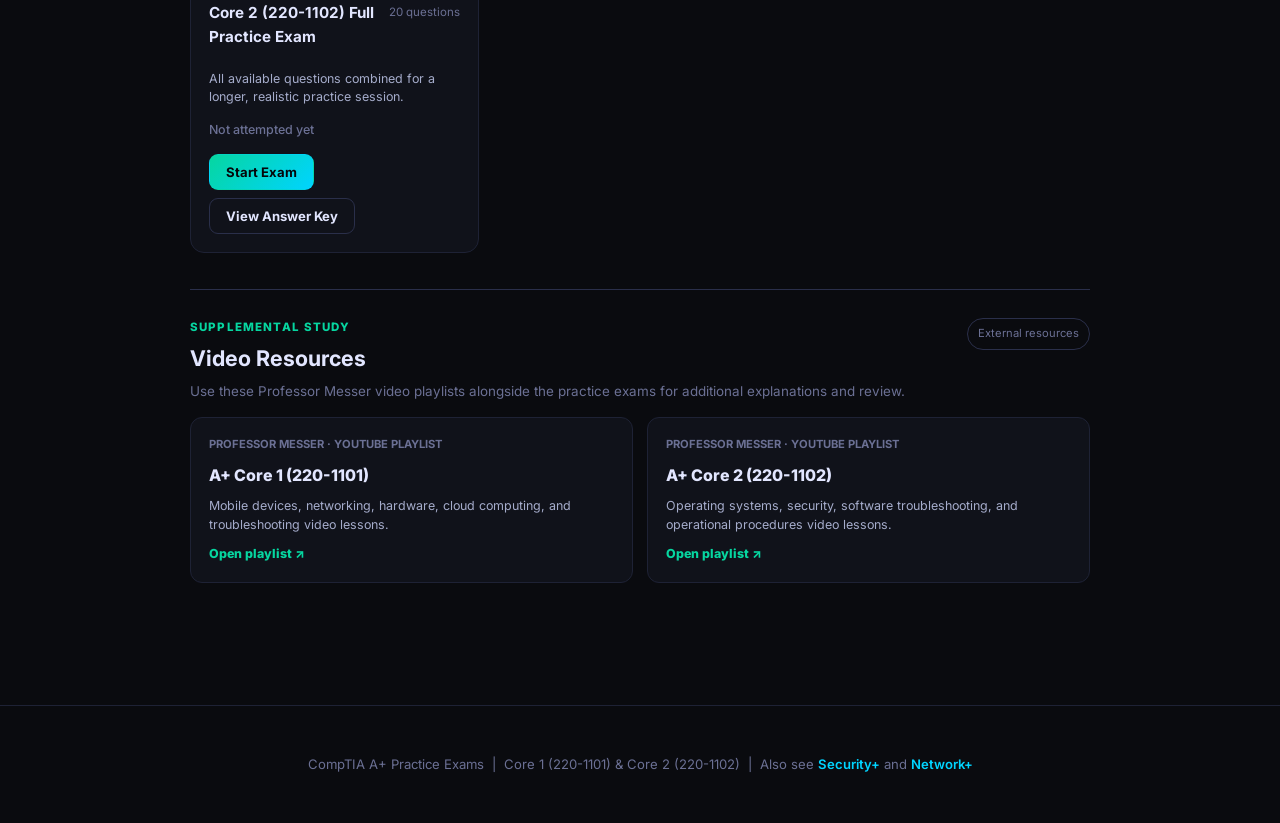
==== commit 81d3e247: "Add A+ video study resources" ====
--- a/aplus.html
+++ b/aplus.html
@@ -36,6 +36,31 @@
   <div class="quiz-app" id="certApp" data-cert="aplus">
     <p class="quiz-error">Loading practice exams...</p>
   </div>
+
+  <section class="study-resources" aria-labelledby="study-resources-title">
+    <div class="study-resources-heading">
+      <div>
+        <div class="section-kicker">Supplemental study</div>
+        <h2 id="study-resources-title">Video Resources</h2>
+        <p>Use these Professor Messer video playlists alongside the practice exams for additional explanations and review.</p>
+      </div>
+      <span class="study-resources-note">External resources</span>
+    </div>
+    <div class="study-resource-grid">
+      <a class="study-resource-card" href="https://youtube.com/playlist?list=PLG49S3nxzAnnes8ZGI-OBlKEukHCX46N8" target="_blank" rel="noopener noreferrer">
+        <span class="study-resource-type">Professor Messer · YouTube playlist</span>
+        <span class="study-resource-title">A+ Core 1 (220-1101)</span>
+        <span class="study-resource-description">Mobile devices, networking, hardware, cloud computing, and troubleshooting video lessons.</span>
+        <span class="study-resource-link">Open playlist <span aria-hidden="true">&#8599;</span></span>
+      </a>
+      <a class="study-resource-card" href="https://youtube.com/playlist?list=PLG49S3nxzAnn7PDGQ17m5AYbDRhnW7vOb" target="_blank" rel="noopener noreferrer">
+        <span class="study-resource-type">Professor Messer · YouTube playlist</span>
+        <span class="study-resource-title">A+ Core 2 (220-1102)</span>
+        <span class="study-resource-description">Operating systems, security, software troubleshooting, and operational procedures video lessons.</span>
+        <span class="study-resource-link">Open playlist <span aria-hidden="true">&#8599;</span></span>
+      </a>
+    </div>
+  </section>
 </div>
 
 <footer>
--- a/styles.css
+++ b/styles.css
@@ -687,6 +687,87 @@
   margin: 0 auto;
 }
 
+.study-resources {
+  max-width: 900px;
+  margin: 8px auto 42px;
+  padding-top: 28px;
+  border-top: 1px solid var(--border2);
+}
+.study-resources-heading {
+  display: flex;
+  align-items: flex-start;
+  justify-content: space-between;
+  gap: 18px;
+  margin-bottom: 16px;
+}
+.section-kicker {
+  color: var(--accent1);
+  font-size: .72rem;
+  font-weight: 800;
+  letter-spacing: .1em;
+  text-transform: uppercase;
+}
+.study-resources h2 {
+  font-size: 1.35rem;
+  margin: 5px 0;
+}
+.study-resources-heading p {
+  color: var(--muted);
+  font-size: .84rem;
+  line-height: 1.5;
+  margin: 0;
+}
+.study-resources-note {
+  border: 1px solid var(--border2);
+  border-radius: 999px;
+  color: var(--muted);
+  font-size: .7rem;
+  padding: 6px 10px;
+  white-space: nowrap;
+}
+.study-resource-grid {
+  display: grid;
+  grid-template-columns: repeat(2, minmax(0, 1fr));
+  gap: 14px;
+}
+.study-resource-card {
+  background: var(--bg2);
+  border: 1px solid var(--border);
+  border-radius: 12px;
+  display: flex;
+  flex-direction: column;
+  gap: 9px;
+  padding: 18px;
+  text-decoration: none;
+  transition: border-color .2s, transform .2s;
+}
+.study-resource-card:hover {
+  border-color: var(--accent1);
+  transform: translateY(-2px);
+}
+.study-resource-type {
+  color: var(--muted);
+  font-size: .7rem;
+  font-weight: 700;
+  text-transform: uppercase;
+}
+.study-resource-title {
+  color: var(--text);
+  font-size: 1rem;
+  font-weight: 800;
+}
+.study-resource-description {
+  color: var(--text-dim);
+  font-size: .78rem;
+  line-height: 1.5;
+}
+.study-resource-link {
+  color: var(--accent1);
+  font-size: .78rem;
+  font-weight: 800;
+  margin-top: auto;
+}
+
 .quiz-hub-intro {
   text-align: center;
   margin-bottom: 36px;
@@ -714,6 +795,61 @@
   margin-bottom: 14px;
   padding-bottom: 10px;
   border-bottom: 1px solid var(--border2);
+}
+
+.quiz-objectives {
+  background: var(--bg2);
+  border: 1px solid var(--border);
+  border-radius: 14px;
+  padding: 20px;
+  margin-bottom: 18px;
+}
+.quiz-objectives-heading {
+  display: flex;
+  align-items: baseline;
+  justify-content: space-between;
+  gap: 14px;
+  margin-bottom: 14px;
+}
+.quiz-objectives-heading h3 {
+  margin: 0;
+  font-size: 1rem;
+}
+.quiz-objectives-heading a {
+  color: var(--accent1);
+  font-size: .75rem;
+  font-weight: 700;
+}
+.quiz-objectives-grid {
+  display: grid;
+  grid-template-columns: repeat(auto-fit, minmax(210px, 1fr));
+  gap: 10px;
+}
+.quiz-objective {
+  border-left: 2px solid var(--accent1);
+  padding: 3px 0 3px 12px;
+}
+.quiz-objective-top {
+  display: flex;
+  align-items: baseline;
+  justify-content: space-between;
+  gap: 8px;
+}
+.quiz-objective h4 {
+  margin: 0;
+  font-size: .82rem;
+}
+.quiz-objective-top span {
+  color: var(--accent1);
+  font-size: .75rem;
+  font-weight: 800;
+  white-space: nowrap;
+}
+.quiz-objective p {
+  color: var(--muted);
+  font-size: .76rem;
+  line-height: 1.45;
+  margin: 5px 0 0;
 }
 
 .quiz-exam-grid {
@@ -930,5 +1066,8 @@
 
 @media (max-width: 600px) {
   .quiz-results-score { font-size: 2rem; }
+  .study-resources-heading { flex-direction: column; }
+  .study-resource-grid { grid-template-columns: 1fr; }
+  .quiz-objectives-heading { align-items: flex-start; flex-direction: column; gap: 6px; }
   .quiz-exam-grid { grid-template-columns: 1fr; }
 }
